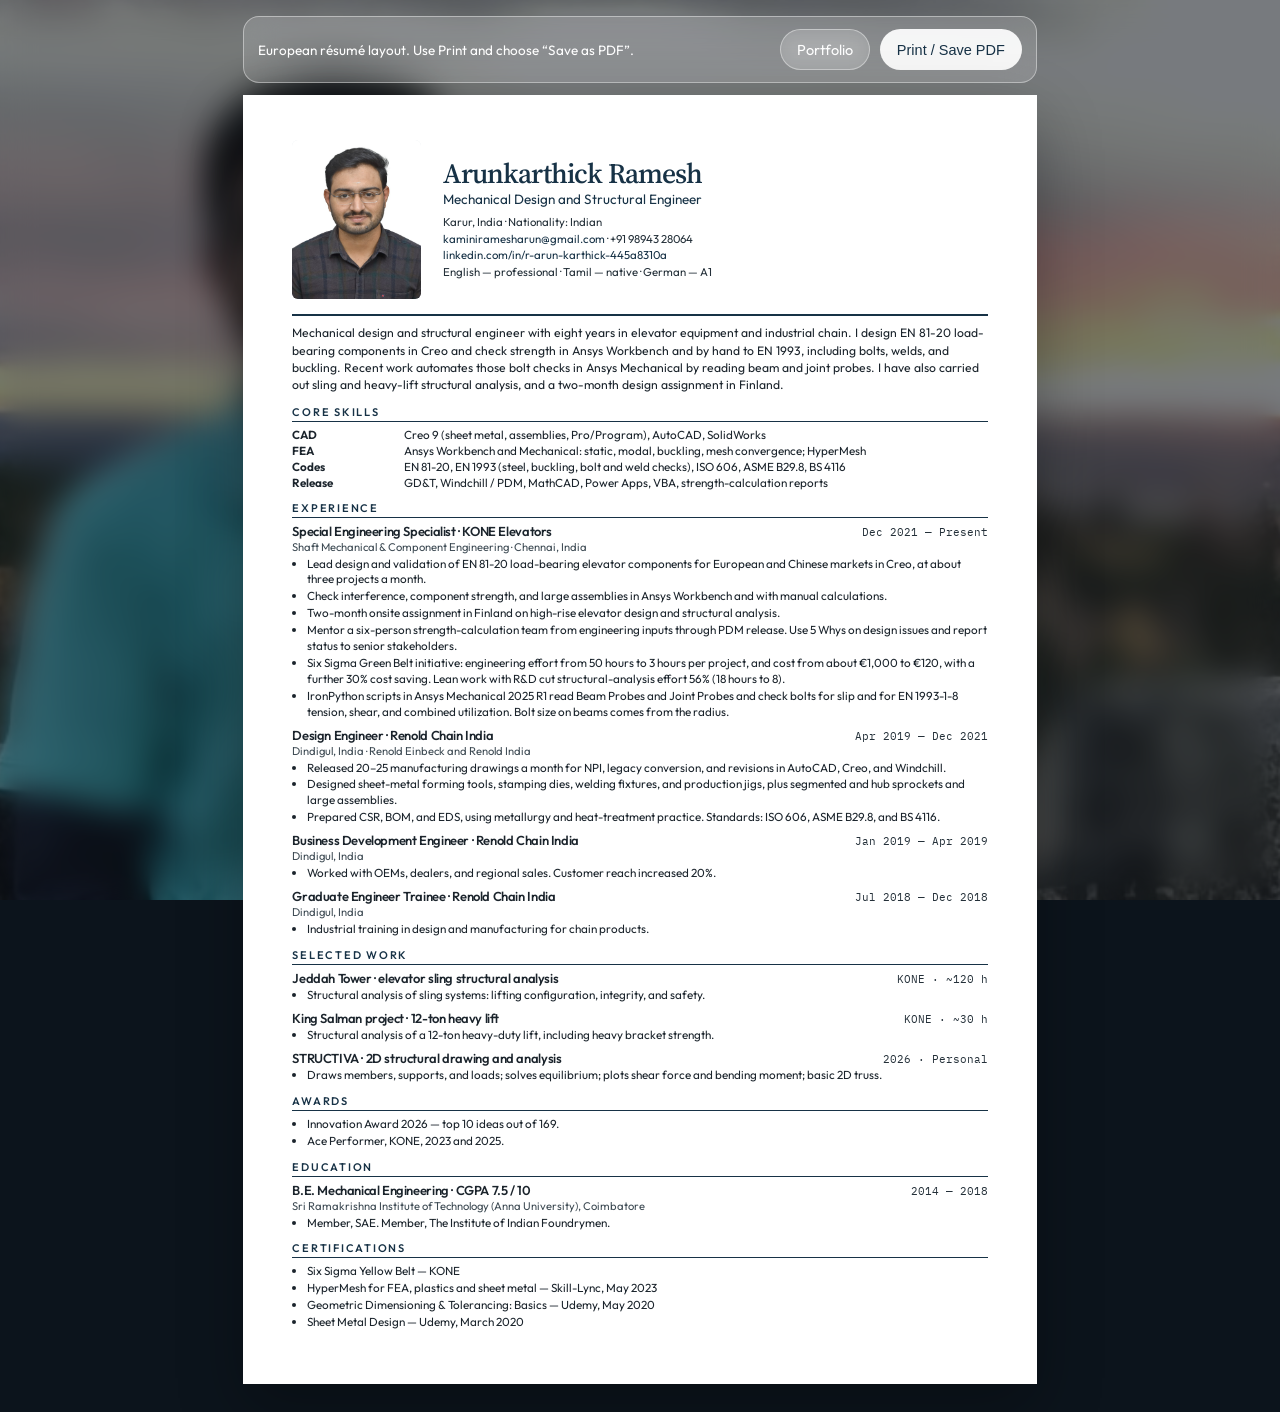
==== resume.html @ 7c546fa9 "Publish mechanical design portfolio. Co-authored-by: Cursor <cursoragent@cursor.com>" ====
<!DOCTYPE html>
<html lang="en">
<head>
  <meta charset="utf-8">
  <meta name="viewport" content="width=device-width, initial-scale=1">
  <title>Resume — Arunkarthick Ramesh</title>
  <link rel="preconnect" href="https://fonts.googleapis.com">
  <link rel="preconnect" href="https://fonts.gstatic.com" crossorigin>
  <link href="https://fonts.googleapis.com/css2?family=IBM+Plex+Mono:wght@400;500&family=Outfit:wght@400;500;600;700&family=Source+Serif+4:opsz,wght@8..60,560;8..60,650&display=swap" rel="stylesheet">
  <link rel="stylesheet" href="css/styles.css">
</head>
<body class="sheet-view">
  <div class="toolbar no-print">
    <p>European résumé layout. Use Print and choose “Save as PDF”.</p>
    <div class="actions">
      <a class="btn ghost" href="index.html">Portfolio</a>
      <button class="btn" type="button" onclick="window.print()">Print / Save PDF</button>
    </div>
  </div>

  <article class="sheet">
    <header class="cv-head">
      <img class="cv-photo" src="images/portrait.jpg" alt="Portrait of Arunkarthick Ramesh">
      <div>
        <h1>Arunkarthick Ramesh</h1>
        <p class="role-line">Mechanical Design and Structural Engineer</p>
        <p class="contact">
          Karur, India · Nationality: Indian<br>
          <a href="mailto:kaminiramesharun@gmail.com">kaminiramesharun@gmail.com</a> · +91 98943 28064<br>
          <a href="https://www.linkedin.com/in/r-arun-karthick-445a8310a/">linkedin.com/in/r-arun-karthick-445a8310a</a><br>
          English — professional · Tamil — native · German — A1
        </p>
      </div>
    </header>

    <p class="summary">
      Mechanical design and structural engineer with eight years in elevator equipment and industrial
      chain. I design EN 81-20 load-bearing components in Creo and check strength in Ansys Workbench
      and by hand to EN 1993, including bolts, welds, and buckling. Recent work automates those bolt
      checks in Ansys Mechanical by reading beam and joint probes. I have also carried out sling and
      heavy-lift structural analysis, and a two-month design assignment in Finland.
    </p>

    <h2>Core skills</h2>
    <div class="skill-row"><strong>CAD</strong><span>Creo 9 (sheet metal, assemblies, Pro/Program), AutoCAD, SolidWorks</span></div>
    <div class="skill-row"><strong>FEA</strong><span>Ansys Workbench and Mechanical: static, modal, buckling, mesh convergence; HyperMesh</span></div>
    <div class="skill-row"><strong>Codes</strong><span>EN 81-20, EN 1993 (steel, buckling, bolt and weld checks), ISO 606, ASME B29.8, BS 4116</span></div>
    <div class="skill-row"><strong>Release</strong><span>GD&amp;T, Windchill / PDM, MathCAD, Power Apps, VBA, strength-calculation reports</span></div>

    <h2>Experience</h2>

    <section class="entry">
      <div class="entry-top">
        <h3>Special Engineering Specialist · KONE Elevators</h3>
        <span class="dates">Dec 2021 — Present</span>
      </div>
      <p class="meta">Shaft Mechanical &amp; Component Engineering · Chennai, India</p>
      <ul>
        <li>Lead design and validation of EN 81-20 load-bearing elevator components for European and Chinese markets in Creo, at about three projects a month.</li>
        <li>Check interference, component strength, and large assemblies in Ansys Workbench and with manual calculations.</li>
        <li>Two-month onsite assignment in Finland on high-rise elevator design and structural analysis.</li>
        <li>Mentor a six-person strength-calculation team from engineering inputs through PDM release. Use 5 Whys on design issues and report status to senior stakeholders.</li>
        <li>Six Sigma Green Belt initiative: engineering effort from 50 hours to 3 hours per project, and cost from about €1,000 to €120, with a further 30% cost saving. Lean work with R&amp;D cut structural-analysis effort 56% (18 hours to 8).</li>
        <li>IronPython scripts in Ansys Mechanical 2025 R1 read Beam Probes and Joint Probes and check bolts for slip and for EN 1993-1-8 tension, shear, and combined utilization. Bolt size on beams comes from the radius.</li>
      </ul>
    </section>

    <section class="entry">
      <div class="entry-top">
        <h3>Design Engineer · Renold Chain India</h3>
        <span class="dates">Apr 2019 — Dec 2021</span>
      </div>
      <p class="meta">Dindigul, India · Renold Einbeck and Renold India</p>
      <ul>
        <li>Released 20–25 manufacturing drawings a month for NPI, legacy conversion, and revisions in AutoCAD, Creo, and Windchill.</li>
        <li>Designed sheet-metal forming tools, stamping dies, welding fixtures, and production jigs, plus segmented and hub sprockets and large assemblies.</li>
        <li>Prepared CSR, BOM, and EDS, using metallurgy and heat-treatment practice. Standards: ISO 606, ASME B29.8, and BS 4116.</li>
      </ul>
    </section>

    <section class="entry">
      <div class="entry-top">
        <h3>Business Development Engineer · Renold Chain India</h3>
        <span class="dates">Jan 2019 — Apr 2019</span>
      </div>
      <p class="meta">Dindigul, India</p>
      <ul>
        <li>Worked with OEMs, dealers, and regional sales. Customer reach increased 20%.</li>
      </ul>
    </section>

    <section class="entry">
      <div class="entry-top">
        <h3>Graduate Engineer Trainee · Renold Chain India</h3>
        <span class="dates">Jul 2018 — Dec 2018</span>
      </div>
      <p class="meta">Dindigul, India</p>
      <ul>
        <li>Industrial training in design and manufacturing for chain products.</li>
      </ul>
    </section>

    <h2 class="continue">Selected work</h2>
    <section class="entry">
      <div class="entry-top">
        <h3>Jeddah Tower · elevator sling structural analysis</h3>
        <span class="dates">KONE · ~120 h</span>
      </div>
      <ul>
        <li>Structural analysis of sling systems: lifting configuration, integrity, and safety.</li>
      </ul>
    </section>
    <section class="entry">
      <div class="entry-top">
        <h3>King Salman project · 12-ton heavy lift</h3>
        <span class="dates">KONE · ~30 h</span>
      </div>
      <ul>
        <li>Structural analysis of a 12-ton heavy-duty lift, including heavy bracket strength.</li>
      </ul>
    </section>
    <section class="entry">
      <div class="entry-top">
        <h3>STRUCTIVA · 2D structural drawing and analysis</h3>
        <span class="dates">2026 · Personal</span>
      </div>
      <ul>
        <li>Draws members, supports, and loads; solves equilibrium; plots shear force and bending moment; basic 2D truss.</li>
      </ul>
    </section>

    <h2>Awards</h2>
    <ul class="compact">
      <li>Innovation Award 2026 — top 10 ideas out of 169.</li>
      <li>Ace Performer, KONE, 2023 and 2025.</li>
    </ul>

    <h2>Education</h2>
    <section class="entry">
      <div class="entry-top">
        <h3>B.E. Mechanical Engineering · CGPA 7.5 / 10</h3>
        <span class="dates">2014 — 2018</span>
      </div>
      <p class="meta">Sri Ramakrishna Institute of Technology (Anna University), Coimbatore</p>
      <ul>
        <li>Member, SAE. Member, The Institute of Indian Foundrymen.</li>
      </ul>
    </section>

    <h2>Certifications</h2>
    <ul class="compact">
      <li>Six Sigma Yellow Belt — KONE</li>
      <li>HyperMesh for FEA, plastics and sheet metal — Skill-Lync, May 2023</li>
      <li>Geometric Dimensioning &amp; Tolerancing: Basics — Udemy, May 2020</li>
      <li>Sheet Metal Design — Udemy, March 2020</li>
    </ul>
  </article>
</body>
</html>
---- css/styles.css ----
:root {
  --ink: #1b242c;
  --muted: #4d5b66;
  --navy: #173246;
  --line: #d5dee6;
  --paper: #f7f8f6;
  --glass: rgba(255, 255, 255, 0.16);
  --glass-strong: rgba(14, 24, 34, 0.46);
  --stroke: rgba(255, 255, 255, 0.42);
  --sans: "Outfit", "Segoe UI", sans-serif;
  --serif: "Source Serif 4", Georgia, serif;
  --mono: "IBM Plex Mono", ui-monospace, monospace;
}

* { box-sizing: border-box; }
html { scroll-behavior: smooth; }
body { margin: 0; font-family: var(--sans); }
a { color: inherit; }
img { max-width: 100%; display: block; }
.skip {
  position: absolute;
  left: 12px;
  top: -40px;
  background: white;
  padding: 8px 12px;
  z-index: 5;
}
.skip:focus { top: 12px; }

/* Website */
.site {
  color: #f3f7f8;
  background: #0c141c url("../images/cover.jpg") center 30% / cover fixed;
  min-height: 100vh;
}
.site::before {
  content: "";
  position: fixed;
  inset: 0;
  pointer-events: none;
  background: linear-gradient(180deg, rgba(8, 14, 20, 0.28), rgba(8, 14, 20, 0.78));
}
.topbar, .hero-card, .panel, .site-footer {
  position: relative;
  background: var(--glass-strong);
  border: 1px solid var(--stroke);
  box-shadow: 0 12px 40px rgba(0, 0, 0, 0.22);
  backdrop-filter: blur(18px) saturate(1.35);
  -webkit-backdrop-filter: blur(18px) saturate(1.35);
}
.topbar {
  position: sticky;
  top: 12px;
  z-index: 3;
  margin: 12px auto 0;
  width: min(1080px, calc(100% - 28px));
  border-radius: 18px;
  display: flex;
  justify-content: space-between;
  gap: 16px;
  align-items: center;
  padding: 10px 14px;
}
.brand { display: flex; gap: 10px; align-items: center; text-decoration: none; }
.brand img {
  width: 42px;
  height: 42px;
  border-radius: 50%;
  object-fit: cover;
  object-position: center 16%;
  border: 1px solid var(--stroke);
}
.brand strong { display: block; font-size: 14px; }
.brand span { display: block; font-size: 12px; color: rgba(243, 247, 248, 0.75); }
.topbar nav { display: flex; flex-wrap: wrap; gap: 6px 14px; }
.topbar nav a { text-decoration: none; font-size: 14px; color: rgba(243, 247, 248, 0.9); }
.topbar nav a:hover { color: white; }

.wrap { position: relative; width: min(1080px, calc(100% - 28px)); margin: 0 auto; padding-bottom: 64px; }
.hero { padding: 22px 0 8px; }
.hero-card {
  border-radius: 28px;
  overflow: hidden;
  min-height: 520px;
  display: flex;
  align-items: flex-end;
  background:
    linear-gradient(180deg, rgba(8, 14, 20, 0.05), rgba(8, 14, 20, 0.72)),
    url("../images/cover.jpg") center 42% / cover no-repeat;
}
.hero-inner {
  width: 100%;
  display: flex;
  gap: 22px;
  align-items: flex-end;
  padding: 28px;
  background: linear-gradient(180deg, transparent, rgba(8, 16, 24, 0.45));
}
.avatar {
  width: 148px;
  height: 148px;
  border-radius: 50%;
  object-fit: cover;
  object-position: center 15%;
  border: 3px solid rgba(255, 255, 255, 0.75);
  box-shadow: 0 10px 30px rgba(0, 0, 0, 0.28);
  flex: 0 0 auto;
  background: white;
}
.kicker {
  margin: 0 0 6px;
  font-family: var(--mono);
  font-size: 12px;
  letter-spacing: 0.14em;
  text-transform: uppercase;
  color: #d7efe4;
}
h1, h2, h3 { font-weight: 560; letter-spacing: -0.03em; }
.hero h1 {
  font-family: var(--serif);
  font-size: clamp(36px, 5vw, 62px);
  line-height: 0.98;
  margin: 0 0 8px;
}
.lede { margin: 0 0 16px; max-width: 62ch; color: rgba(243, 247, 248, 0.9); font-size: 17px; }
.actions { display: flex; flex-wrap: wrap; gap: 10px; }
.btn {
  display: inline-flex;
  align-items: center;
  text-decoration: none;
  border-radius: 999px;
  padding: 10px 16px;
  background: rgba(255, 255, 255, 0.92);
  color: var(--navy);
  border: 1px solid transparent;
  font-size: 14.5px;
}
.btn.ghost {
  background: rgba(255, 255, 255, 0.12);
  color: white;
  border-color: var(--stroke);
  backdrop-filter: blur(10px);
}
.btn:hover { transform: translateY(-1px); }

.panel {
  border-radius: 22px;
  padding: 22px 22px 18px;
  margin-top: 16px;
}
.panel h2 { font-family: var(--serif); font-size: 30px; margin: 0 0 8px; }
.section-intro { margin: 0 0 14px; color: rgba(243, 247, 248, 0.86); max-width: 75ch; }
.cards, .skill-grid { display: grid; grid-template-columns: repeat(3, 1fr); gap: 12px; }
.card, .skill {
  background: rgba(255, 255, 255, 0.08);
  border: 1px solid rgba(255, 255, 255, 0.2);
  border-radius: 16px;
  padding: 14px 14px 12px;
}
.card h3, .skill h3 { margin: 6px 0; font-size: 18px; }
.card p, .skill p, .job li, .panel li { color: rgba(243, 247, 248, 0.88); }
.card p, .skill p { margin: 0; font-size: 14.5px; }
.idx { font-family: var(--mono); font-size: 11px; letter-spacing: 0.08em; text-transform: uppercase; color: #d7efe4; }
.job { padding: 16px 0; border-top: 1px solid rgba(255, 255, 255, 0.16); }
.job h3 { margin: 0; font-size: 20px; }
.where { margin: 2px 0 8px; color: #d7efe4; }
.when { font-family: var(--mono); font-size: 12px; color: rgba(243, 247, 248, 0.7); }
.job ul, .certs { margin: 0; padding-left: 18px; }
.job li + li { margin-top: 6px; }
.certs li { padding: 8px 0; border-top: 1px solid rgba(255, 255, 255, 0.16); }
.site-footer {
  margin-top: 18px;
  border-radius: 18px;
  padding: 14px 18px;
  display: flex;
  justify-content: space-between;
  gap: 12px;
  flex-wrap: wrap;
  color: rgba(243, 247, 248, 0.82);
  font-size: 14px;
}

/* European résumé, shown on a glass page */
.sheet-view {
  color: var(--ink);
  background: #0c141c url("../images/cover.jpg") center 30% / cover fixed;
  min-height: 100vh;
}
.sheet-view::before {
  content: "";
  position: fixed;
  inset: 0;
  background: rgba(8, 14, 20, 0.55);
  backdrop-filter: blur(16px);
  -webkit-backdrop-filter: blur(16px);
}
.toolbar {
  position: relative;
  width: min(210mm, calc(100% - 24px));
  margin: 16px auto 12px;
  padding: 12px 14px;
  display: flex;
  justify-content: space-between;
  gap: 12px;
  align-items: center;
  border-radius: 16px;
  background: rgba(255, 255, 255, 0.16);
  border: 1px solid var(--stroke);
  backdrop-filter: blur(16px);
  color: white;
}
.toolbar p { margin: 0; font-size: 13.5px; max-width: 62ch; }
.toolbar .actions { margin: 0; }
.sheet {
  position: relative;
  width: 210mm;
  min-height: 297mm;
  margin: 0 auto 28px;
  background: white;
  color: var(--ink);
  padding: 12mm 13mm 14mm;
  box-shadow: 0 24px 60px rgba(0, 0, 0, 0.28);
}
.cv-head {
  display: grid;
  grid-template-columns: 34mm 1fr;
  gap: 6mm;
  align-items: center;
  padding-bottom: 4mm;
  border-bottom: 2.5px solid var(--navy);
}
.cv-photo {
  width: 34mm;
  height: 42mm;
  object-fit: cover;
  object-position: center 12%;
  border-radius: 1.5mm;
  background: #e9eef2;
}
.cv-head h1 {
  font-family: var(--serif);
  font-size: 28px;
  line-height: 1;
  margin: 0 0 3px;
  color: var(--navy);
}
.role-line { margin: 0 0 6px; font-size: 13.5px; color: var(--navy); }
.contact { margin: 0; font-size: 11.4px; line-height: 1.45; color: #243039; }
.contact a { color: var(--navy); text-decoration: none; }
.summary { font-size: 12.2px; line-height: 1.42; margin: 8px 0 0; }
.sheet h2 {
  font-family: var(--sans);
  font-size: 11px;
  letter-spacing: 0.16em;
  text-transform: uppercase;
  color: var(--navy);
  margin: 11px 0 5px;
  padding-bottom: 2px;
  border-bottom: 1px solid var(--navy);
}
.skill-row { display: grid; grid-template-columns: 28mm 1fr; gap: 6px; font-size: 11.7px; margin: 1px 0; }
.skill-row strong { font-weight: 650; }
.entry { margin: 0 0 7px; break-inside: avoid; }
.entry-top { display: flex; justify-content: space-between; gap: 10px; align-items: baseline; }
.entry h3 { font-size: 13px; margin: 0; }
.entry .meta { font-size: 11.2px; color: #3e4b54; margin: 1px 0 2px; }
.dates { font-family: var(--mono); font-size: 10.5px; white-space: nowrap; color: #243039; }
.entry ul, .compact { margin: 0; padding-left: 15px; }
.entry li, .compact li { font-size: 11.7px; line-height: 1.36; margin: 1px 0; }
.sheet h2, .entry-top { break-after: avoid; }
h2.continue { break-before: page; }

@media screen and (max-width: 860px) {
  .hero-inner, .cards, .skill-grid { display: block; }
  .avatar { margin-bottom: 12px; }
  .card, .skill { margin-top: 10px; }
  .topbar { align-items: flex-start; flex-direction: column; }
  .sheet, .toolbar { width: auto; margin-left: 12px; margin-right: 12px; }
  .sheet { padding: 18px 14px 28px; }
  .cv-head, .entry-top { display: block; }
  .cv-photo { margin-bottom: 10px; }
}

@media print {
  .sheet-view { background: white; }
  .sheet-view::before, .toolbar, .skip { display: none !important; }
  .sheet { width: auto; min-height: 0; margin: 0; box-shadow: none; padding: 0; }
  a { text-decoration: none; }
  @page {
    size: A4;
    margin: 11mm 12mm 13mm;
    @bottom-left {
      content: "Arunkarthick Ramesh  ·  Mechanical Design Engineer";
      font-family: "Outfit", sans-serif;
      font-size: 9px;
      color: #555;
    }
    @bottom-right {
      content: counter(page) " / " counter(pages);
      font-family: "IBM Plex Mono", monospace;
      font-size: 9px;
      color: #555;
    }
  }
}
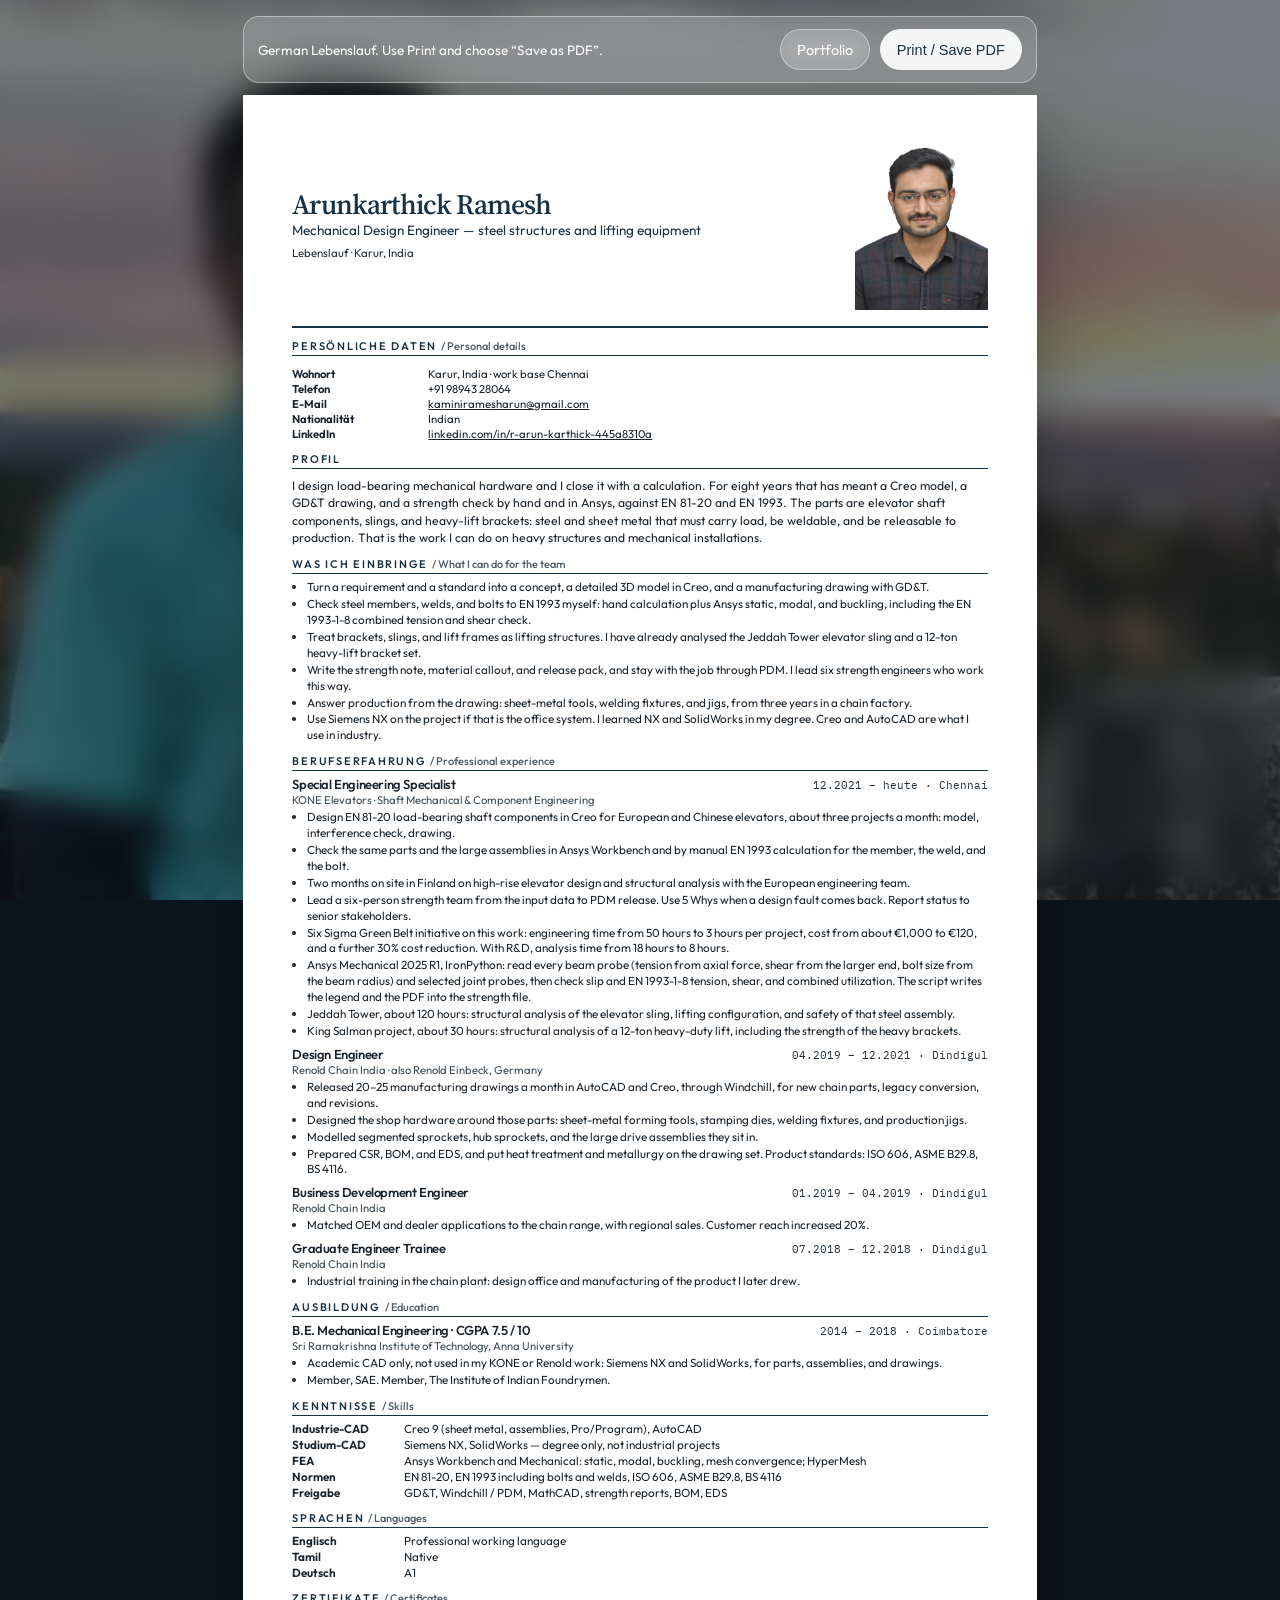
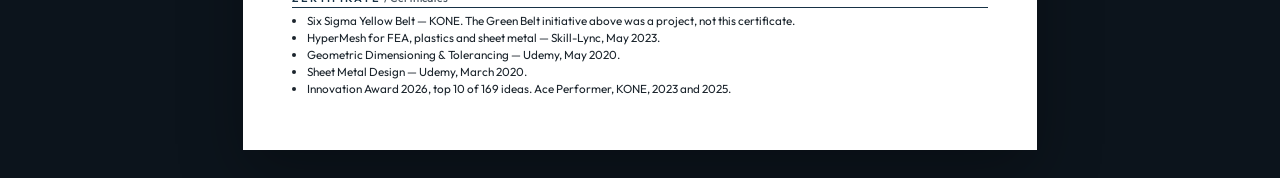
==== commit 5ec589b8: "Rewrite the résumé as a German Lebenslauf aimed at heavy-structure design. Co-authored-by: Cursor <c" ====
--- a/resume.html
+++ b/resume.html
@@ -3,7 +3,7 @@
 <head>
   <meta charset="utf-8">
   <meta name="viewport" content="width=device-width, initial-scale=1">
-  <title>Resume — Arunkarthick Ramesh</title>
+  <title>Lebenslauf — Arunkarthick Ramesh</title>
   <link rel="preconnect" href="https://fonts.googleapis.com">
   <link rel="preconnect" href="https://fonts.gstatic.com" crossorigin>
   <link href="https://fonts.googleapis.com/css2?family=IBM+Plex+Mono:wght@400;500&family=Outfit:wght@400;500;600;700&family=Source+Serif+4:opsz,wght@8..60,560;8..60,650&display=swap" rel="stylesheet">
@@ -11,7 +11,7 @@
 </head>
 <body class="sheet-view">
   <div class="toolbar no-print">
-    <p>European résumé layout. Use Print and choose “Save as PDF”.</p>
+    <p>German Lebenslauf. Use Print and choose “Save as PDF”.</p>
     <div class="actions">
       <a class="btn ghost" href="index.html">Portfolio</a>
       <button class="btn" type="button" onclick="window.print()">Print / Save PDF</button>
@@ -20,139 +20,136 @@
 
   <article class="sheet">
     <header class="cv-head">
-      <img class="cv-photo" src="images/portrait.jpg" alt="Portrait of Arunkarthick Ramesh">
       <div>
         <h1>Arunkarthick Ramesh</h1>
-        <p class="role-line">Mechanical Design and Structural Engineer</p>
-        <p class="contact">
-          Karur, India · Nationality: Indian<br>
-          <a href="mailto:kaminiramesharun@gmail.com">kaminiramesharun@gmail.com</a> · +91 98943 28064<br>
-          <a href="https://www.linkedin.com/in/r-arun-karthick-445a8310a/">linkedin.com/in/r-arun-karthick-445a8310a</a><br>
-          English — professional · Tamil — native · German — A1
-        </p>
+        <p class="role-line">Mechanical Design Engineer — steel structures and lifting equipment</p>
+        <p class="contact">Lebenslauf · Karur, India</p>
       </div>
+      <img class="cv-photo" src="images/portrait.jpg" alt="Portrait of Arunkarthick Ramesh">
     </header>
 
+    <h2>Persönliche Daten <span class="en">/ Personal details</span></h2>
+    <dl class="pdata">
+      <dt>Wohnort</dt>
+      <dd>Karur, India · work base Chennai</dd>
+      <dt>Telefon</dt>
+      <dd>+91 98943 28064</dd>
+      <dt>E-Mail</dt>
+      <dd><a href="mailto:kaminiramesharun@gmail.com">kaminiramesharun@gmail.com</a></dd>
+      <dt>Nationalität</dt>
+      <dd>Indian</dd>
+      <dt>LinkedIn</dt>
+      <dd><a href="https://www.linkedin.com/in/r-arun-karthick-445a8310a/">linkedin.com/in/r-arun-karthick-445a8310a</a></dd>
+    </dl>
+
+    <h2>Profil</h2>
     <p class="summary">
-      Mechanical design and structural engineer with eight years in elevator equipment and industrial
-      chain. I design EN 81-20 load-bearing components in Creo and check strength in Ansys Workbench
-      and by hand to EN 1993, including bolts, welds, and buckling. Recent work automates those bolt
-      checks in Ansys Mechanical by reading beam and joint probes. I have also carried out sling and
-      heavy-lift structural analysis, and a two-month design assignment in Finland.
+      I design load-bearing mechanical hardware and I close it with a calculation.
+      For eight years that has meant a Creo model, a GD&amp;T drawing, and a strength check
+      by hand and in Ansys, against EN 81-20 and EN 1993. The parts are elevator shaft
+      components, slings, and heavy-lift brackets: steel and sheet metal that must carry
+      load, be weldable, and be releasable to production. That is the work I can do on
+      heavy structures and mechanical installations.
     </p>
 
-    <h2>Core skills</h2>
-    <div class="skill-row"><strong>CAD</strong><span>Creo 9 (sheet metal, assemblies, Pro/Program), AutoCAD, SolidWorks</span></div>
-    <div class="skill-row"><strong>FEA</strong><span>Ansys Workbench and Mechanical: static, modal, buckling, mesh convergence; HyperMesh</span></div>
-    <div class="skill-row"><strong>Codes</strong><span>EN 81-20, EN 1993 (steel, buckling, bolt and weld checks), ISO 606, ASME B29.8, BS 4116</span></div>
-    <div class="skill-row"><strong>Release</strong><span>GD&amp;T, Windchill / PDM, MathCAD, Power Apps, VBA, strength-calculation reports</span></div>
+    <h2>Was ich einbringe <span class="en">/ What I can do for the team</span></h2>
+    <ul class="compact">
+      <li>Turn a requirement and a standard into a concept, a detailed 3D model in Creo, and a manufacturing drawing with GD&amp;T.</li>
+      <li>Check steel members, welds, and bolts to EN 1993 myself: hand calculation plus Ansys static, modal, and buckling, including the EN 1993-1-8 combined tension and shear check.</li>
+      <li>Treat brackets, slings, and lift frames as lifting structures. I have already analysed the Jeddah Tower elevator sling and a 12-ton heavy-lift bracket set.</li>
+      <li>Write the strength note, material callout, and release pack, and stay with the job through PDM. I lead six strength engineers who work this way.</li>
+      <li>Answer production from the drawing: sheet-metal tools, welding fixtures, and jigs, from three years in a chain factory.</li>
+      <li>Use Siemens NX on the project if that is the office system. I learned NX and SolidWorks in my degree. Creo and AutoCAD are what I use in industry.</li>
+    </ul>
 
-    <h2>Experience</h2>
+    <h2>Berufserfahrung <span class="en">/ Professional experience</span></h2>
 
     <section class="entry">
       <div class="entry-top">
-        <h3>Special Engineering Specialist · KONE Elevators</h3>
-        <span class="dates">Dec 2021 — Present</span>
+        <h3>Special Engineering Specialist</h3>
+        <span class="dates">12.2021 – heute · Chennai</span>
       </div>
-      <p class="meta">Shaft Mechanical &amp; Component Engineering · Chennai, India</p>
-      <ul>
-        <li>Lead design and validation of EN 81-20 load-bearing elevator components for European and Chinese markets in Creo, at about three projects a month.</li>
-        <li>Check interference, component strength, and large assemblies in Ansys Workbench and with manual calculations.</li>
-        <li>Two-month onsite assignment in Finland on high-rise elevator design and structural analysis.</li>
-        <li>Mentor a six-person strength-calculation team from engineering inputs through PDM release. Use 5 Whys on design issues and report status to senior stakeholders.</li>
-        <li>Six Sigma Green Belt initiative: engineering effort from 50 hours to 3 hours per project, and cost from about €1,000 to €120, with a further 30% cost saving. Lean work with R&amp;D cut structural-analysis effort 56% (18 hours to 8).</li>
-        <li>IronPython scripts in Ansys Mechanical 2025 R1 read Beam Probes and Joint Probes and check bolts for slip and for EN 1993-1-8 tension, shear, and combined utilization. Bolt size on beams comes from the radius.</li>
+      <p class="meta">KONE Elevators · Shaft Mechanical &amp; Component Engineering</p>
+        <ul>
+          <li>Design EN 81-20 load-bearing shaft components in Creo for European and Chinese elevators, about three projects a month: model, interference check, drawing.</li>
+          <li>Check the same parts and the large assemblies in Ansys Workbench and by manual EN 1993 calculation for the member, the weld, and the bolt.</li>
+          <li>Two months on site in Finland on high-rise elevator design and structural analysis with the European engineering team.</li>
+          <li>Lead a six-person strength team from the input data to PDM release. Use 5 Whys when a design fault comes back. Report status to senior stakeholders.</li>
+          <li>Six Sigma Green Belt initiative on this work: engineering time from 50 hours to 3 hours per project, cost from about €1,000 to €120, and a further 30% cost reduction. With R&amp;D, analysis time from 18 hours to 8 hours.</li>
+          <li>Ansys Mechanical 2025 R1, IronPython: read every beam probe (tension from axial force, shear from the larger end, bolt size from the beam radius) and selected joint probes, then check slip and EN 1993-1-8 tension, shear, and combined utilization. The script writes the legend and the PDF into the strength file.</li>
+          <li>Jeddah Tower, about 120 hours: structural analysis of the elevator sling, lifting configuration, and safety of that steel assembly.</li>
+          <li>King Salman project, about 30 hours: structural analysis of a 12-ton heavy-duty lift, including the strength of the heavy brackets.</li>
       </ul>
     </section>
 
     <section class="entry">
       <div class="entry-top">
-        <h3>Design Engineer · Renold Chain India</h3>
-        <span class="dates">Apr 2019 — Dec 2021</span>
+        <h3>Design Engineer</h3>
+        <span class="dates">04.2019 – 12.2021 · Dindigul</span>
       </div>
-      <p class="meta">Dindigul, India · Renold Einbeck and Renold India</p>
-      <ul>
-        <li>Released 20–25 manufacturing drawings a month for NPI, legacy conversion, and revisions in AutoCAD, Creo, and Windchill.</li>
-        <li>Designed sheet-metal forming tools, stamping dies, welding fixtures, and production jigs, plus segmented and hub sprockets and large assemblies.</li>
-        <li>Prepared CSR, BOM, and EDS, using metallurgy and heat-treatment practice. Standards: ISO 606, ASME B29.8, and BS 4116.</li>
+      <p class="meta">Renold Chain India · also Renold Einbeck, Germany</p>
+        <ul>
+          <li>Released 20–25 manufacturing drawings a month in AutoCAD and Creo, through Windchill, for new chain parts, legacy conversion, and revisions.</li>
+          <li>Designed the shop hardware around those parts: sheet-metal forming tools, stamping dies, welding fixtures, and production jigs.</li>
+          <li>Modelled segmented sprockets, hub sprockets, and the large drive assemblies they sit in.</li>
+          <li>Prepared CSR, BOM, and EDS, and put heat treatment and metallurgy on the drawing set. Product standards: ISO 606, ASME B29.8, BS 4116.</li>
       </ul>
     </section>
 
     <section class="entry">
       <div class="entry-top">
-        <h3>Business Development Engineer · Renold Chain India</h3>
-        <span class="dates">Jan 2019 — Apr 2019</span>
+        <h3>Business Development Engineer</h3>
+        <span class="dates">01.2019 – 04.2019 · Dindigul</span>
       </div>
-      <p class="meta">Dindigul, India</p>
+      <p class="meta">Renold Chain India</p>
       <ul>
-        <li>Worked with OEMs, dealers, and regional sales. Customer reach increased 20%.</li>
+        <li>Matched OEM and dealer applications to the chain range, with regional sales. Customer reach increased 20%.</li>
       </ul>
     </section>
 
     <section class="entry">
       <div class="entry-top">
-        <h3>Graduate Engineer Trainee · Renold Chain India</h3>
-        <span class="dates">Jul 2018 — Dec 2018</span>
+        <h3>Graduate Engineer Trainee</h3>
+        <span class="dates">07.2018 – 12.2018 · Dindigul</span>
       </div>
-      <p class="meta">Dindigul, India</p>
+      <p class="meta">Renold Chain India</p>
       <ul>
-        <li>Industrial training in design and manufacturing for chain products.</li>
+        <li>Industrial training in the chain plant: design office and manufacturing of the product I later drew.</li>
       </ul>
     </section>
 
-    <h2 class="continue">Selected work</h2>
-    <section class="entry">
-      <div class="entry-top">
-        <h3>Jeddah Tower · elevator sling structural analysis</h3>
-        <span class="dates">KONE · ~120 h</span>
-      </div>
-      <ul>
-        <li>Structural analysis of sling systems: lifting configuration, integrity, and safety.</li>
-      </ul>
-    </section>
-    <section class="entry">
-      <div class="entry-top">
-        <h3>King Salman project · 12-ton heavy lift</h3>
-        <span class="dates">KONE · ~30 h</span>
-      </div>
-      <ul>
-        <li>Structural analysis of a 12-ton heavy-duty lift, including heavy bracket strength.</li>
-      </ul>
-    </section>
-    <section class="entry">
-      <div class="entry-top">
-        <h3>STRUCTIVA · 2D structural drawing and analysis</h3>
-        <span class="dates">2026 · Personal</span>
-      </div>
-      <ul>
-        <li>Draws members, supports, and loads; solves equilibrium; plots shear force and bending moment; basic 2D truss.</li>
-      </ul>
-    </section>
-
-    <h2>Awards</h2>
-    <ul class="compact">
-      <li>Innovation Award 2026 — top 10 ideas out of 169.</li>
-      <li>Ace Performer, KONE, 2023 and 2025.</li>
-    </ul>
-
-    <h2>Education</h2>
+    <h2>Ausbildung <span class="en">/ Education</span></h2>
     <section class="entry">
       <div class="entry-top">
         <h3>B.E. Mechanical Engineering · CGPA 7.5 / 10</h3>
-        <span class="dates">2014 — 2018</span>
+        <span class="dates">2014 – 2018 · Coimbatore</span>
       </div>
-      <p class="meta">Sri Ramakrishna Institute of Technology (Anna University), Coimbatore</p>
+      <p class="meta">Sri Ramakrishna Institute of Technology, Anna University</p>
       <ul>
+        <li>Academic CAD only, not used in my KONE or Renold work: Siemens NX and SolidWorks, for parts, assemblies, and drawings.</li>
         <li>Member, SAE. Member, The Institute of Indian Foundrymen.</li>
       </ul>
     </section>
 
-    <h2>Certifications</h2>
+    <h2>Kenntnisse <span class="en">/ Skills</span></h2>
+    <div class="skill-row"><strong>Industrie-CAD</strong><span>Creo 9 (sheet metal, assemblies, Pro/Program), AutoCAD</span></div>
+    <div class="skill-row"><strong>Studium-CAD</strong><span>Siemens NX, SolidWorks — degree only, not industrial projects</span></div>
+    <div class="skill-row"><strong>FEA</strong><span>Ansys Workbench and Mechanical: static, modal, buckling, mesh convergence; HyperMesh</span></div>
+    <div class="skill-row"><strong>Normen</strong><span>EN 81-20, EN 1993 including bolts and welds, ISO 606, ASME B29.8, BS 4116</span></div>
+    <div class="skill-row"><strong>Freigabe</strong><span>GD&amp;T, Windchill / PDM, MathCAD, strength reports, BOM, EDS</span></div>
+
+    <h2>Sprachen <span class="en">/ Languages</span></h2>
+    <div class="skill-row"><strong>Englisch</strong><span>Professional working language</span></div>
+    <div class="skill-row"><strong>Tamil</strong><span>Native</span></div>
+    <div class="skill-row"><strong>Deutsch</strong><span>A1</span></div>
+
+    <h2>Zertifikate <span class="en">/ Certificates</span></h2>
     <ul class="compact">
-      <li>Six Sigma Yellow Belt — KONE</li>
-      <li>HyperMesh for FEA, plastics and sheet metal — Skill-Lync, May 2023</li>
-      <li>Geometric Dimensioning &amp; Tolerancing: Basics — Udemy, May 2020</li>
-      <li>Sheet Metal Design — Udemy, March 2020</li>
+      <li>Six Sigma Yellow Belt — KONE. The Green Belt initiative above was a project, not this certificate.</li>
+      <li>HyperMesh for FEA, plastics and sheet metal — Skill-Lync, May 2023.</li>
+      <li>Geometric Dimensioning &amp; Tolerancing — Udemy, May 2020.</li>
+      <li>Sheet Metal Design — Udemy, March 2020.</li>
+      <li>Innovation Award 2026, top 10 of 169 ideas. Ace Performer, KONE, 2023 and 2025.</li>
     </ul>
   </article>
 </body>
--- a/css/styles.css
+++ b/css/styles.css
@@ -223,18 +223,19 @@
 }
 .cv-head {
   display: grid;
-  grid-template-columns: 34mm 1fr;
+  grid-template-columns: 1fr 35mm;
   gap: 6mm;
   align-items: center;
   padding-bottom: 4mm;
   border-bottom: 2.5px solid var(--navy);
 }
 .cv-photo {
-  width: 34mm;
-  height: 42mm;
+  width: 35mm;
+  height: 45mm;
   object-fit: cover;
   object-position: center 12%;
-  border-radius: 1.5mm;
+  border-radius: 0;
+  justify-self: end;
   background: #e9eef2;
 }
 .cv-head h1 {
@@ -269,6 +270,33 @@
 .entry li, .compact li { font-size: 11.7px; line-height: 1.36; margin: 1px 0; }
 .sheet h2, .entry-top { break-after: avoid; }
 h2.continue { break-before: page; }
+.pdata {
+  display: grid;
+  grid-template-columns: 32mm 1fr;
+  gap: 1px 4mm;
+  margin: 3mm 0 0;
+  font-size: 11.3px;
+}
+.pdata dt { margin: 0; font-weight: 650; }
+.pdata dd { margin: 0; }
+.lr {
+  display: grid;
+  grid-template-columns: 32mm 1fr;
+  gap: 3mm;
+  margin: 0 0 3.4mm;
+  break-inside: avoid;
+}
+.lr .when { font-size: 10.6px; line-height: 1.35; padding-top: 1px; }
+.lr h3 { font-size: 12.5px; margin: 0; }
+.lr .meta { font-size: 11px; color: #3e4b54; margin: 1px 0 2px; }
+.lr ul { margin: 0; padding-left: 14px; }
+.lr li { font-size: 11.25px; line-height: 1.34; margin: 1px 0; }
+.sheet h2 .en {
+  letter-spacing: 0;
+  text-transform: none;
+  font-weight: 500;
+  color: #4d5b66;
+}
 
 @media screen and (max-width: 860px) {
   .hero-inner, .cards, .skill-grid { display: block; }
@@ -277,7 +305,8 @@
   .topbar { align-items: flex-start; flex-direction: column; }
   .sheet, .toolbar { width: auto; margin-left: 12px; margin-right: 12px; }
   .sheet { padding: 18px 14px 28px; }
-  .cv-head, .entry-top { display: block; }
+  .cv-head, .entry-top, .lr, .pdata { display: block; }
+  .pdata dt { margin-top: 6px; }
   .cv-photo { margin-bottom: 10px; }
 }
 
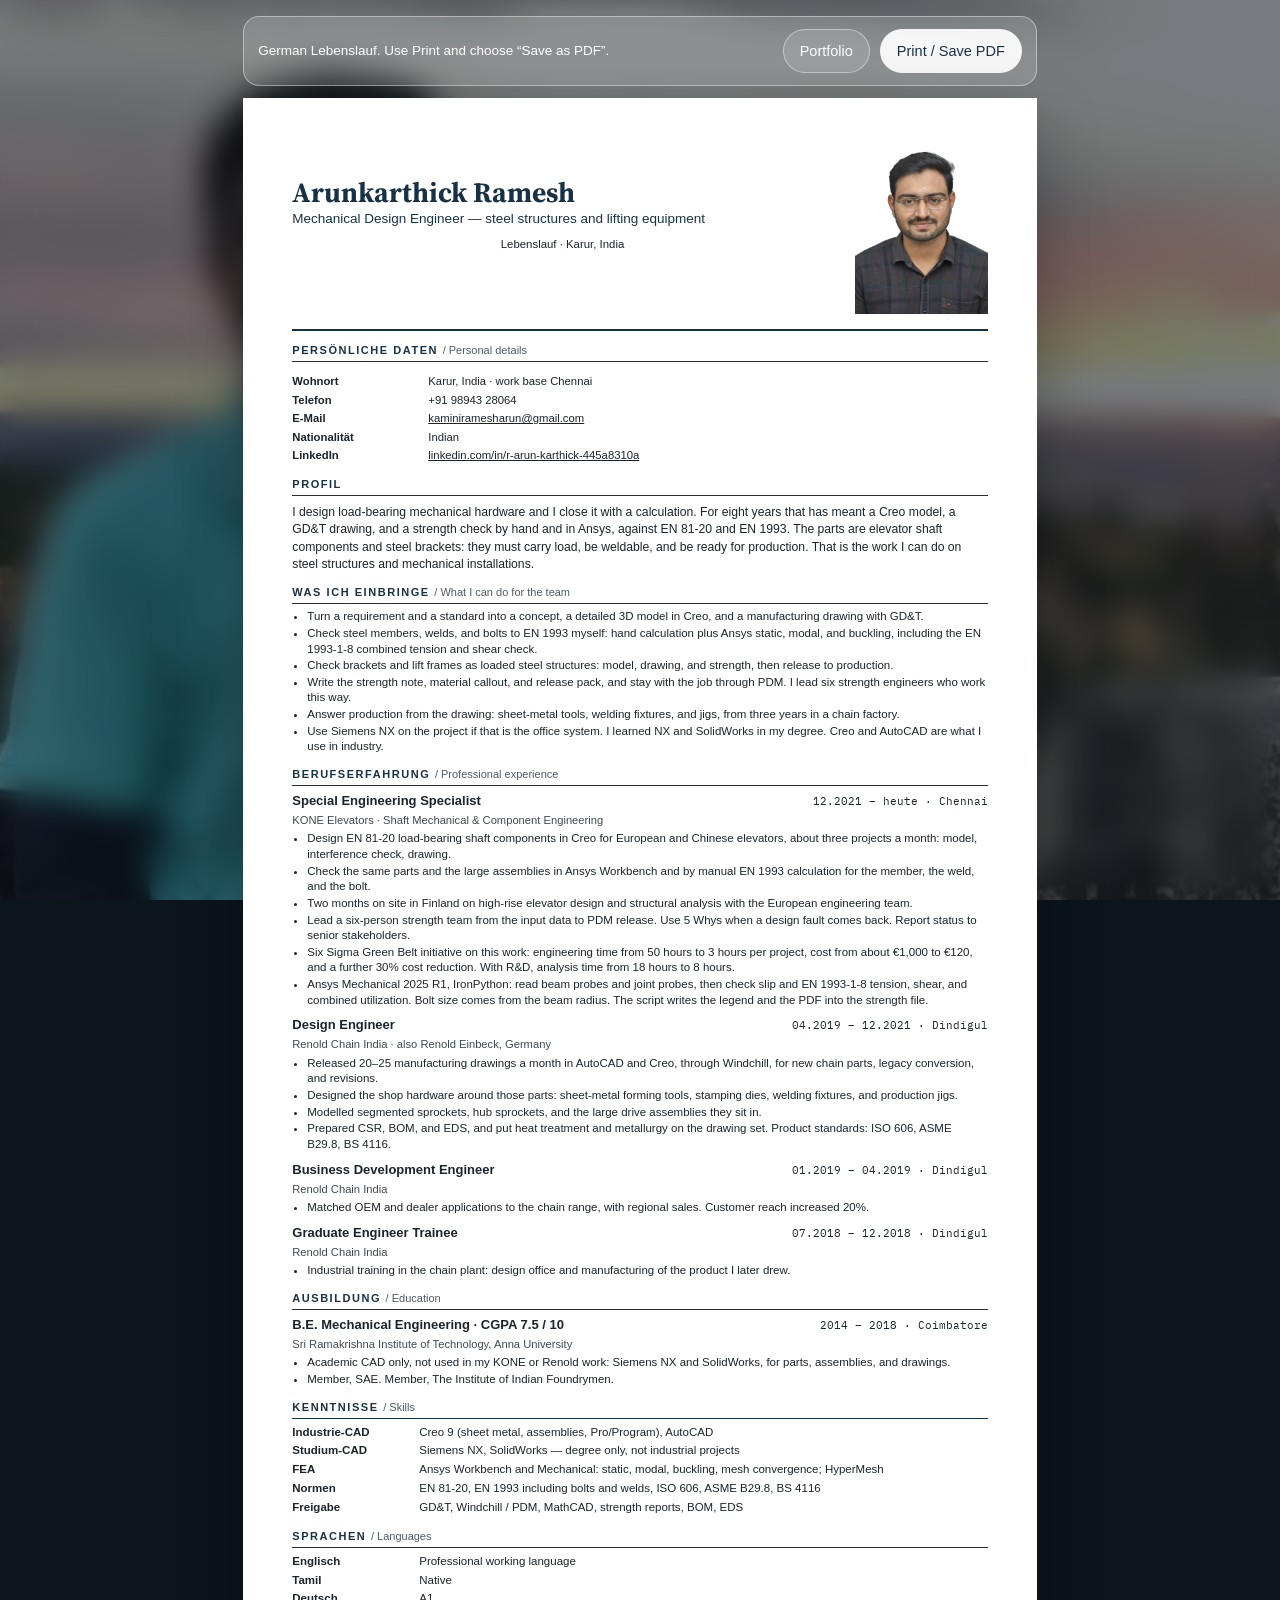
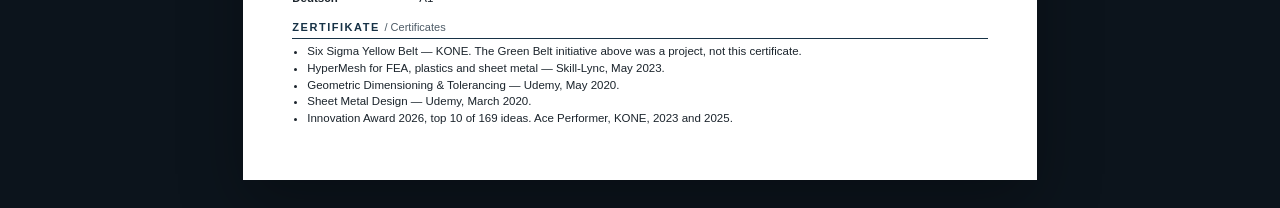
==== commit 24d3616a: "Rebuild the portfolio around a full-bleed photo and a simple timeline, and drop the named tower and " ====
--- a/resume.html
+++ b/resume.html
@@ -47,16 +47,15 @@
       I design load-bearing mechanical hardware and I close it with a calculation.
       For eight years that has meant a Creo model, a GD&amp;T drawing, and a strength check
       by hand and in Ansys, against EN 81-20 and EN 1993. The parts are elevator shaft
-      components, slings, and heavy-lift brackets: steel and sheet metal that must carry
-      load, be weldable, and be releasable to production. That is the work I can do on
-      heavy structures and mechanical installations.
+      components and steel brackets: they must carry load, be weldable, and be ready
+      for production. That is the work I can do on steel structures and mechanical installations.
     </p>
 
     <h2>Was ich einbringe <span class="en">/ What I can do for the team</span></h2>
     <ul class="compact">
       <li>Turn a requirement and a standard into a concept, a detailed 3D model in Creo, and a manufacturing drawing with GD&amp;T.</li>
       <li>Check steel members, welds, and bolts to EN 1993 myself: hand calculation plus Ansys static, modal, and buckling, including the EN 1993-1-8 combined tension and shear check.</li>
-      <li>Treat brackets, slings, and lift frames as lifting structures. I have already analysed the Jeddah Tower elevator sling and a 12-ton heavy-lift bracket set.</li>
+      <li>Check brackets and lift frames as loaded steel structures: model, drawing, and strength, then release to production.</li>
       <li>Write the strength note, material callout, and release pack, and stay with the job through PDM. I lead six strength engineers who work this way.</li>
       <li>Answer production from the drawing: sheet-metal tools, welding fixtures, and jigs, from three years in a chain factory.</li>
       <li>Use Siemens NX on the project if that is the office system. I learned NX and SolidWorks in my degree. Creo and AutoCAD are what I use in industry.</li>
@@ -76,9 +75,7 @@
           <li>Two months on site in Finland on high-rise elevator design and structural analysis with the European engineering team.</li>
           <li>Lead a six-person strength team from the input data to PDM release. Use 5 Whys when a design fault comes back. Report status to senior stakeholders.</li>
           <li>Six Sigma Green Belt initiative on this work: engineering time from 50 hours to 3 hours per project, cost from about €1,000 to €120, and a further 30% cost reduction. With R&amp;D, analysis time from 18 hours to 8 hours.</li>
-          <li>Ansys Mechanical 2025 R1, IronPython: read every beam probe (tension from axial force, shear from the larger end, bolt size from the beam radius) and selected joint probes, then check slip and EN 1993-1-8 tension, shear, and combined utilization. The script writes the legend and the PDF into the strength file.</li>
-          <li>Jeddah Tower, about 120 hours: structural analysis of the elevator sling, lifting configuration, and safety of that steel assembly.</li>
-          <li>King Salman project, about 30 hours: structural analysis of a 12-ton heavy-duty lift, including the strength of the heavy brackets.</li>
+          <li>Ansys Mechanical 2025 R1, IronPython: read beam probes and joint probes, then check slip and EN 1993-1-8 tension, shear, and combined utilization. Bolt size comes from the beam radius. The script writes the legend and the PDF into the strength file.</li>
       </ul>
     </section>
 
--- a/css/styles.css
+++ b/css/styles.css
@@ -1,20 +1,26 @@
 :root {
-  --ink: #1b242c;
-  --muted: #4d5b66;
-  --navy: #173246;
-  --line: #d5dee6;
-  --paper: #f7f8f6;
-  --glass: rgba(255, 255, 255, 0.16);
-  --glass-strong: rgba(14, 24, 34, 0.46);
-  --stroke: rgba(255, 255, 255, 0.42);
-  --sans: "Outfit", "Segoe UI", sans-serif;
+  --bg: #f3f4f6;
+  --paper: #ffffff;
+  --ink: #1c1e21;
+  --muted: #5c6570;
+  --line: #e3e6ea;
+  --blue: #2f95d0;
+  --blue-dark: #1d6fa3;
+  --hot: #e23b3b;
+  --sans: "Source Sans 3", "Segoe UI", sans-serif;
   --serif: "Source Serif 4", Georgia, serif;
-  --mono: "IBM Plex Mono", ui-monospace, monospace;
 }
 
 * { box-sizing: border-box; }
 html { scroll-behavior: smooth; }
-body { margin: 0; font-family: var(--sans); }
+body {
+  margin: 0;
+  color: var(--ink);
+  background: var(--bg);
+  font-family: var(--sans);
+  font-size: 17px;
+  line-height: 1.55;
+}
 a { color: inherit; }
 img { max-width: 100%; display: block; }
 .skip {
@@ -26,163 +32,235 @@
   z-index: 5;
 }
 .skip:focus { top: 12px; }
-
-/* Website */
-.site {
-  color: #f3f7f8;
-  background: #0c141c url("../images/cover.jpg") center 30% / cover fixed;
-  min-height: 100vh;
-}
-.site::before {
-  content: "";
-  position: fixed;
-  inset: 0;
-  pointer-events: none;
-  background: linear-gradient(180deg, rgba(8, 14, 20, 0.28), rgba(8, 14, 20, 0.78));
-}
-.topbar, .hero-card, .panel, .site-footer {
-  position: relative;
-  background: var(--glass-strong);
-  border: 1px solid var(--stroke);
-  box-shadow: 0 12px 40px rgba(0, 0, 0, 0.22);
-  backdrop-filter: blur(18px) saturate(1.35);
-  -webkit-backdrop-filter: blur(18px) saturate(1.35);
-}
-.topbar {
-  position: sticky;
-  top: 12px;
-  z-index: 3;
-  margin: 12px auto 0;
-  width: min(1080px, calc(100% - 28px));
-  border-radius: 18px;
+:focus-visible {
+  outline: 2px solid var(--blue);
+  outline-offset: 3px;
+}
+
+.nav {
+  position: absolute;
+  top: 0;
+  left: 0;
+  right: 0;
+  z-index: 2;
   display: flex;
-  justify-content: space-between;
-  gap: 16px;
   align-items: center;
-  padding: 10px 14px;
-}
-.brand { display: flex; gap: 10px; align-items: center; text-decoration: none; }
-.brand img {
+  justify-content: center;
+  gap: 28px;
+  padding: 18px 24px 0;
+}
+.mark {
   width: 42px;
   height: 42px;
+  border-radius: 4px;
+  background: #111;
+  color: white;
+  display: grid;
+  place-items: center;
+  font-weight: 700;
+  letter-spacing: 0.04em;
+  text-decoration: none;
+}
+.nav a {
+  color: white;
+  text-decoration: none;
+  font-size: 17px;
+  text-shadow: 0 1px 2px rgba(0, 0, 0, 0.35);
+}
+.nav a[aria-current="page"] { color: #ff5a5a; }
+
+.hero {
+  min-height: 78vh;
+  display: grid;
+  place-items: center;
+  text-align: center;
+  color: white;
+  background:
+    linear-gradient(180deg, rgba(0, 0, 0, 0.18), rgba(0, 0, 0, 0.28)),
+    url("../images/cover.jpg") center 42% / cover no-repeat;
+  padding: 120px 20px 80px;
+}
+.hero p {
+  margin: 0 0 8px;
+  font-size: 20px;
+  text-shadow: 0 1px 2px rgba(0, 0, 0, 0.4);
+}
+.hero h1 {
+  margin: 0;
+  font-family: var(--serif);
+  font-weight: 560;
+  font-size: clamp(48px, 7vw, 76px);
+  letter-spacing: -0.03em;
+  line-height: 1;
+  text-shadow: 0 2px 8px rgba(0, 0, 0, 0.35);
+}
+
+.wrap { max-width: 1040px; margin: 0 auto; padding: 64px 22px 20px; }
+h2 {
+  font-family: var(--serif);
+  font-size: 40px;
+  font-weight: 560;
+  text-align: center;
+  margin: 0 0 14px;
+}
+.center { text-align: center; color: var(--muted); max-width: 68ch; margin: 0 auto 28px; }
+
+.path {
+  display: flex;
+  flex-wrap: wrap;
+  justify-content: center;
+  align-items: center;
+  gap: 8px;
+  margin: 10px 0 36px;
+}
+.pill {
+  border-radius: 6px;
+  padding: 8px 12px;
+  color: white;
+  font-size: 14px;
+  font-weight: 600;
+}
+.pill.study { background: #6b4c9a; }
+.pill.renold { background: #2f95d0; }
+.pill.now { background: #e07a1f; }
+.path .arrow { color: var(--blue); font-size: 22px; }
+.here { text-align: center; color: var(--hot); font-size: 14px; margin: 0 0 6px; }
+
+.split {
+  display: grid;
+  grid-template-columns: 1fr 1fr;
+  gap: 32px;
+  max-width: 860px;
+  margin: 0 auto;
+}
+.split h3 { margin: 0 0 8px; font-size: 22px; }
+.split ul { margin: 0; padding-left: 18px; color: #333; }
+.split li + li { margin-top: 6px; }
+
+.timeline { position: relative; max-width: 920px; margin: 36px auto 10px; }
+.timeline::before {
+  content: "";
+  position: absolute;
+  left: 50%;
+  top: 0;
+  bottom: 0;
+  width: 2px;
+  background: #c5d0da;
+}
+.item {
+  width: 50%;
+  padding: 0 34px 28px;
+  position: relative;
+}
+.item.right { margin-left: 50%; }
+.item.left { text-align: right; }
+.dot {
+  position: absolute;
+  top: 8px;
+  width: 16px;
+  height: 16px;
   border-radius: 50%;
+  background: var(--blue);
+  border: 3px solid white;
+  box-shadow: 0 0 0 1px #b7c6d2;
+}
+.item.right .dot { left: -8px; }
+.item.left .dot { right: -8px; }
+.when { color: var(--blue); font-weight: 650; margin: 0; }
+.where { color: var(--muted); font-size: 14px; margin: 0 0 8px; }
+.card {
+  background: white;
+  border: 1px solid #d7e3ee;
+  border-radius: 8px;
+  padding: 14px 16px 12px;
+  text-align: left;
+  box-shadow: 0 1px 0 rgba(255, 255, 255, 0.8);
+}
+.item.right .card { border-left: 3px solid var(--blue); }
+.item.left .card { border-right: 3px solid var(--blue); }
+.card h3 { margin: 0 0 6px; color: var(--blue-dark); font-size: 20px; }
+.card p, .card li { color: #333; font-size: 15.5px; }
+.card ul { margin: 0; padding-left: 18px; }
+.card li + li { margin-top: 4px; }
+
+.projects { display: grid; grid-template-columns: 1fr 1fr; gap: 16px; }
+.project {
+  background: white;
+  border-radius: 8px;
+  overflow: hidden;
+  border: 1px solid var(--line);
+  text-decoration: none;
+  color: inherit;
+  display: block;
+}
+.project .band {
+  height: 8px;
+  background: var(--blue);
+}
+.project.personal .band { background: #6b4c9a; }
+.project.team .band { background: #2e8b57; }
+.project.award .band { background: #e07a1f; }
+.project div.body { padding: 16px 16px 14px; }
+.project .tag {
+  color: var(--hot);
+  font-size: 13px;
+  font-weight: 700;
+  letter-spacing: 0.04em;
+  text-transform: uppercase;
+}
+.project h3 { margin: 6px 0; font-size: 22px; }
+.project p { margin: 0; color: #333; }
+
+.about {
+  display: grid;
+  grid-template-columns: 180px 1fr;
+  gap: 28px;
+  align-items: start;
+  max-width: 860px;
+  margin: 0 auto;
+}
+.about img {
+  width: 180px;
+  height: 220px;
   object-fit: cover;
-  object-position: center 16%;
-  border: 1px solid var(--stroke);
-}
-.brand strong { display: block; font-size: 14px; }
-.brand span { display: block; font-size: 12px; color: rgba(243, 247, 248, 0.75); }
-.topbar nav { display: flex; flex-wrap: wrap; gap: 6px 14px; }
-.topbar nav a { text-decoration: none; font-size: 14px; color: rgba(243, 247, 248, 0.9); }
-.topbar nav a:hover { color: white; }
-
-.wrap { position: relative; width: min(1080px, calc(100% - 28px)); margin: 0 auto; padding-bottom: 64px; }
-.hero { padding: 22px 0 8px; }
-.hero-card {
-  border-radius: 28px;
-  overflow: hidden;
-  min-height: 520px;
-  display: flex;
-  align-items: flex-end;
-  background:
-    linear-gradient(180deg, rgba(8, 14, 20, 0.05), rgba(8, 14, 20, 0.72)),
-    url("../images/cover.jpg") center 42% / cover no-repeat;
-}
-.hero-inner {
-  width: 100%;
-  display: flex;
-  gap: 22px;
-  align-items: flex-end;
-  padding: 28px;
-  background: linear-gradient(180deg, transparent, rgba(8, 16, 24, 0.45));
-}
-.avatar {
-  width: 148px;
-  height: 148px;
-  border-radius: 50%;
-  object-fit: cover;
-  object-position: center 15%;
-  border: 3px solid rgba(255, 255, 255, 0.75);
-  box-shadow: 0 10px 30px rgba(0, 0, 0, 0.28);
-  flex: 0 0 auto;
+  object-position: center 12%;
   background: white;
 }
-.kicker {
-  margin: 0 0 6px;
-  font-family: var(--mono);
-  font-size: 12px;
-  letter-spacing: 0.14em;
-  text-transform: uppercase;
-  color: #d7efe4;
-}
-h1, h2, h3 { font-weight: 560; letter-spacing: -0.03em; }
-.hero h1 {
-  font-family: var(--serif);
-  font-size: clamp(36px, 5vw, 62px);
-  line-height: 0.98;
-  margin: 0 0 8px;
-}
-.lede { margin: 0 0 16px; max-width: 62ch; color: rgba(243, 247, 248, 0.9); font-size: 17px; }
-.actions { display: flex; flex-wrap: wrap; gap: 10px; }
-.btn {
-  display: inline-flex;
-  align-items: center;
-  text-decoration: none;
-  border-radius: 999px;
-  padding: 10px 16px;
-  background: rgba(255, 255, 255, 0.92);
-  color: var(--navy);
-  border: 1px solid transparent;
-  font-size: 14.5px;
-}
-.btn.ghost {
-  background: rgba(255, 255, 255, 0.12);
-  color: white;
-  border-color: var(--stroke);
-  backdrop-filter: blur(10px);
-}
-.btn:hover { transform: translateY(-1px); }
-
-.panel {
-  border-radius: 22px;
-  padding: 22px 22px 18px;
-  margin-top: 16px;
-}
-.panel h2 { font-family: var(--serif); font-size: 30px; margin: 0 0 8px; }
-.section-intro { margin: 0 0 14px; color: rgba(243, 247, 248, 0.86); max-width: 75ch; }
-.cards, .skill-grid { display: grid; grid-template-columns: repeat(3, 1fr); gap: 12px; }
-.card, .skill {
-  background: rgba(255, 255, 255, 0.08);
-  border: 1px solid rgba(255, 255, 255, 0.2);
-  border-radius: 16px;
-  padding: 14px 14px 12px;
-}
-.card h3, .skill h3 { margin: 6px 0; font-size: 18px; }
-.card p, .skill p, .job li, .panel li { color: rgba(243, 247, 248, 0.88); }
-.card p, .skill p { margin: 0; font-size: 14.5px; }
-.idx { font-family: var(--mono); font-size: 11px; letter-spacing: 0.08em; text-transform: uppercase; color: #d7efe4; }
-.job { padding: 16px 0; border-top: 1px solid rgba(255, 255, 255, 0.16); }
-.job h3 { margin: 0; font-size: 20px; }
-.where { margin: 2px 0 8px; color: #d7efe4; }
-.when { font-family: var(--mono); font-size: 12px; color: rgba(243, 247, 248, 0.7); }
-.job ul, .certs { margin: 0; padding-left: 18px; }
-.job li + li { margin-top: 6px; }
-.certs li { padding: 8px 0; border-top: 1px solid rgba(255, 255, 255, 0.16); }
+.about p { margin: 0 0 12px; }
+
+.contact {
+  text-align: center;
+  padding-bottom: 28px;
+}
+.contact a { color: var(--blue-dark); }
+
 .site-footer {
-  margin-top: 18px;
-  border-radius: 18px;
-  padding: 14px 18px;
-  display: flex;
-  justify-content: space-between;
-  gap: 12px;
-  flex-wrap: wrap;
-  color: rgba(243, 247, 248, 0.82);
+  background: #111418;
+  color: #d5dbe2;
+  text-align: center;
+  padding: 22px 16px 28px;
   font-size: 14px;
 }
-
-/* European résumé, shown on a glass page */
+.site-footer a { color: white; }
+.site-footer p { margin: 4px 0; }
+
+@media (max-width: 800px) {
+  .nav { gap: 14px; flex-wrap: wrap; justify-content: flex-start; }
+  .split, .projects, .about { grid-template-columns: 1fr; }
+  .timeline::before { left: 8px; }
+  .item, .item.right, .item.left {
+    width: 100%;
+    margin: 0;
+    padding: 0 0 22px 28px;
+    text-align: left;
+  }
+  .item.right .dot, .item.left .dot { left: 0; right: auto; }
+  .about img { width: 140px; height: 170px; }
+}
+
+/* German résumé. Kept separate so the portfolio page can change without breaking print. */
 .sheet-view {
-  color: var(--ink);
+  color: #1b242c;
   background: #0c141c url("../images/cover.jpg") center 30% / cover fixed;
   min-height: 100vh;
 }
@@ -192,7 +270,6 @@
   inset: 0;
   background: rgba(8, 14, 20, 0.55);
   backdrop-filter: blur(16px);
-  -webkit-backdrop-filter: blur(16px);
 }
 .toolbar {
   position: relative;
@@ -205,19 +282,35 @@
   align-items: center;
   border-radius: 16px;
   background: rgba(255, 255, 255, 0.16);
-  border: 1px solid var(--stroke);
-  backdrop-filter: blur(16px);
+  border: 1px solid rgba(255, 255, 255, 0.42);
   color: white;
 }
 .toolbar p { margin: 0; font-size: 13.5px; max-width: 62ch; }
-.toolbar .actions { margin: 0; }
+.toolbar .actions { display: flex; gap: 10px; }
+.btn {
+  display: inline-flex;
+  align-items: center;
+  text-decoration: none;
+  border-radius: 999px;
+  padding: 10px 16px;
+  background: rgba(255, 255, 255, 0.92);
+  color: #173246;
+  border: 1px solid transparent;
+  font-size: 14.5px;
+  cursor: pointer;
+}
+.btn.ghost {
+  background: rgba(255, 255, 255, 0.12);
+  color: white;
+  border-color: rgba(255, 255, 255, 0.42);
+}
 .sheet {
   position: relative;
   width: 210mm;
   min-height: 297mm;
   margin: 0 auto 28px;
   background: white;
-  color: var(--ink);
+  color: #1b242c;
   padding: 12mm 13mm 14mm;
   box-shadow: 0 24px 60px rgba(0, 0, 0, 0.28);
 }
@@ -227,14 +320,13 @@
   gap: 6mm;
   align-items: center;
   padding-bottom: 4mm;
-  border-bottom: 2.5px solid var(--navy);
+  border-bottom: 2.5px solid #173246;
 }
 .cv-photo {
   width: 35mm;
   height: 45mm;
   object-fit: cover;
   object-position: center 12%;
-  border-radius: 0;
   justify-self: end;
   background: #e9eef2;
 }
@@ -243,76 +335,56 @@
   font-size: 28px;
   line-height: 1;
   margin: 0 0 3px;
-  color: var(--navy);
-}
-.role-line { margin: 0 0 6px; font-size: 13.5px; color: var(--navy); }
-.contact { margin: 0; font-size: 11.4px; line-height: 1.45; color: #243039; }
-.contact a { color: var(--navy); text-decoration: none; }
-.summary { font-size: 12.2px; line-height: 1.42; margin: 8px 0 0; }
+  color: #173246;
+  text-align: left;
+}
+.role-line { margin: 0 0 6px; font-size: 13.5px; color: #173246; }
+.contact { margin: 0; font-size: 11.4px; line-height: 1.45; }
+.contact a { color: #173246; text-decoration: none; }
+.summary { font-size: 12.2px; line-height: 1.42; margin: 8px 0 0; text-align: left; }
 .sheet h2 {
   font-family: var(--sans);
   font-size: 11px;
-  letter-spacing: 0.16em;
+  letter-spacing: 0.14em;
   text-transform: uppercase;
-  color: var(--navy);
+  color: #173246;
+  text-align: left;
   margin: 11px 0 5px;
   padding-bottom: 2px;
-  border-bottom: 1px solid var(--navy);
-}
-.skill-row { display: grid; grid-template-columns: 28mm 1fr; gap: 6px; font-size: 11.7px; margin: 1px 0; }
+  border-bottom: 1px solid #173246;
+}
+.sheet h2 .en { letter-spacing: 0; text-transform: none; font-weight: 500; color: #4d5b66; }
+.pdata {
+  display: grid;
+  grid-template-columns: 32mm 1fr;
+  gap: 1px 4mm;
+  margin: 3mm 0 0;
+  font-size: 11.3px;
+}
+.pdata dt { margin: 0; font-weight: 650; }
+.pdata dd { margin: 0; }
+.skill-row { display: grid; grid-template-columns: 32mm 1fr; gap: 6px; font-size: 11.5px; margin: 1px 0; }
 .skill-row strong { font-weight: 650; }
 .entry { margin: 0 0 7px; break-inside: avoid; }
 .entry-top { display: flex; justify-content: space-between; gap: 10px; align-items: baseline; }
 .entry h3 { font-size: 13px; margin: 0; }
 .entry .meta { font-size: 11.2px; color: #3e4b54; margin: 1px 0 2px; }
-.dates { font-family: var(--mono); font-size: 10.5px; white-space: nowrap; color: #243039; }
+.dates { font-family: "IBM Plex Mono", ui-monospace, monospace; font-size: 10.5px; white-space: nowrap; }
 .entry ul, .compact { margin: 0; padding-left: 15px; }
-.entry li, .compact li { font-size: 11.7px; line-height: 1.36; margin: 1px 0; }
+.entry li, .compact li { font-size: 11.5px; line-height: 1.36; margin: 1px 0; }
 .sheet h2, .entry-top { break-after: avoid; }
-h2.continue { break-before: page; }
-.pdata {
-  display: grid;
-  grid-template-columns: 32mm 1fr;
-  gap: 1px 4mm;
-  margin: 3mm 0 0;
-  font-size: 11.3px;
-}
-.pdata dt { margin: 0; font-weight: 650; }
-.pdata dd { margin: 0; }
-.lr {
-  display: grid;
-  grid-template-columns: 32mm 1fr;
-  gap: 3mm;
-  margin: 0 0 3.4mm;
-  break-inside: avoid;
-}
-.lr .when { font-size: 10.6px; line-height: 1.35; padding-top: 1px; }
-.lr h3 { font-size: 12.5px; margin: 0; }
-.lr .meta { font-size: 11px; color: #3e4b54; margin: 1px 0 2px; }
-.lr ul { margin: 0; padding-left: 14px; }
-.lr li { font-size: 11.25px; line-height: 1.34; margin: 1px 0; }
-.sheet h2 .en {
-  letter-spacing: 0;
-  text-transform: none;
-  font-weight: 500;
-  color: #4d5b66;
-}
 
 @media screen and (max-width: 860px) {
-  .hero-inner, .cards, .skill-grid { display: block; }
-  .avatar { margin-bottom: 12px; }
-  .card, .skill { margin-top: 10px; }
-  .topbar { align-items: flex-start; flex-direction: column; }
   .sheet, .toolbar { width: auto; margin-left: 12px; margin-right: 12px; }
   .sheet { padding: 18px 14px 28px; }
-  .cv-head, .entry-top, .lr, .pdata { display: block; }
+  .cv-head, .entry-top, .pdata { display: block; }
   .pdata dt { margin-top: 6px; }
   .cv-photo { margin-bottom: 10px; }
 }
 
 @media print {
   .sheet-view { background: white; }
-  .sheet-view::before, .toolbar, .skip { display: none !important; }
+  .sheet-view::before, .toolbar { display: none !important; }
   .sheet { width: auto; min-height: 0; margin: 0; box-shadow: none; padding: 0; }
   a { text-decoration: none; }
   @page {
@@ -320,7 +392,7 @@
     margin: 11mm 12mm 13mm;
     @bottom-left {
       content: "Arunkarthick Ramesh  ·  Mechanical Design Engineer";
-      font-family: "Outfit", sans-serif;
+      font-family: "Source Sans 3", sans-serif;
       font-size: 9px;
       color: #555;
     }
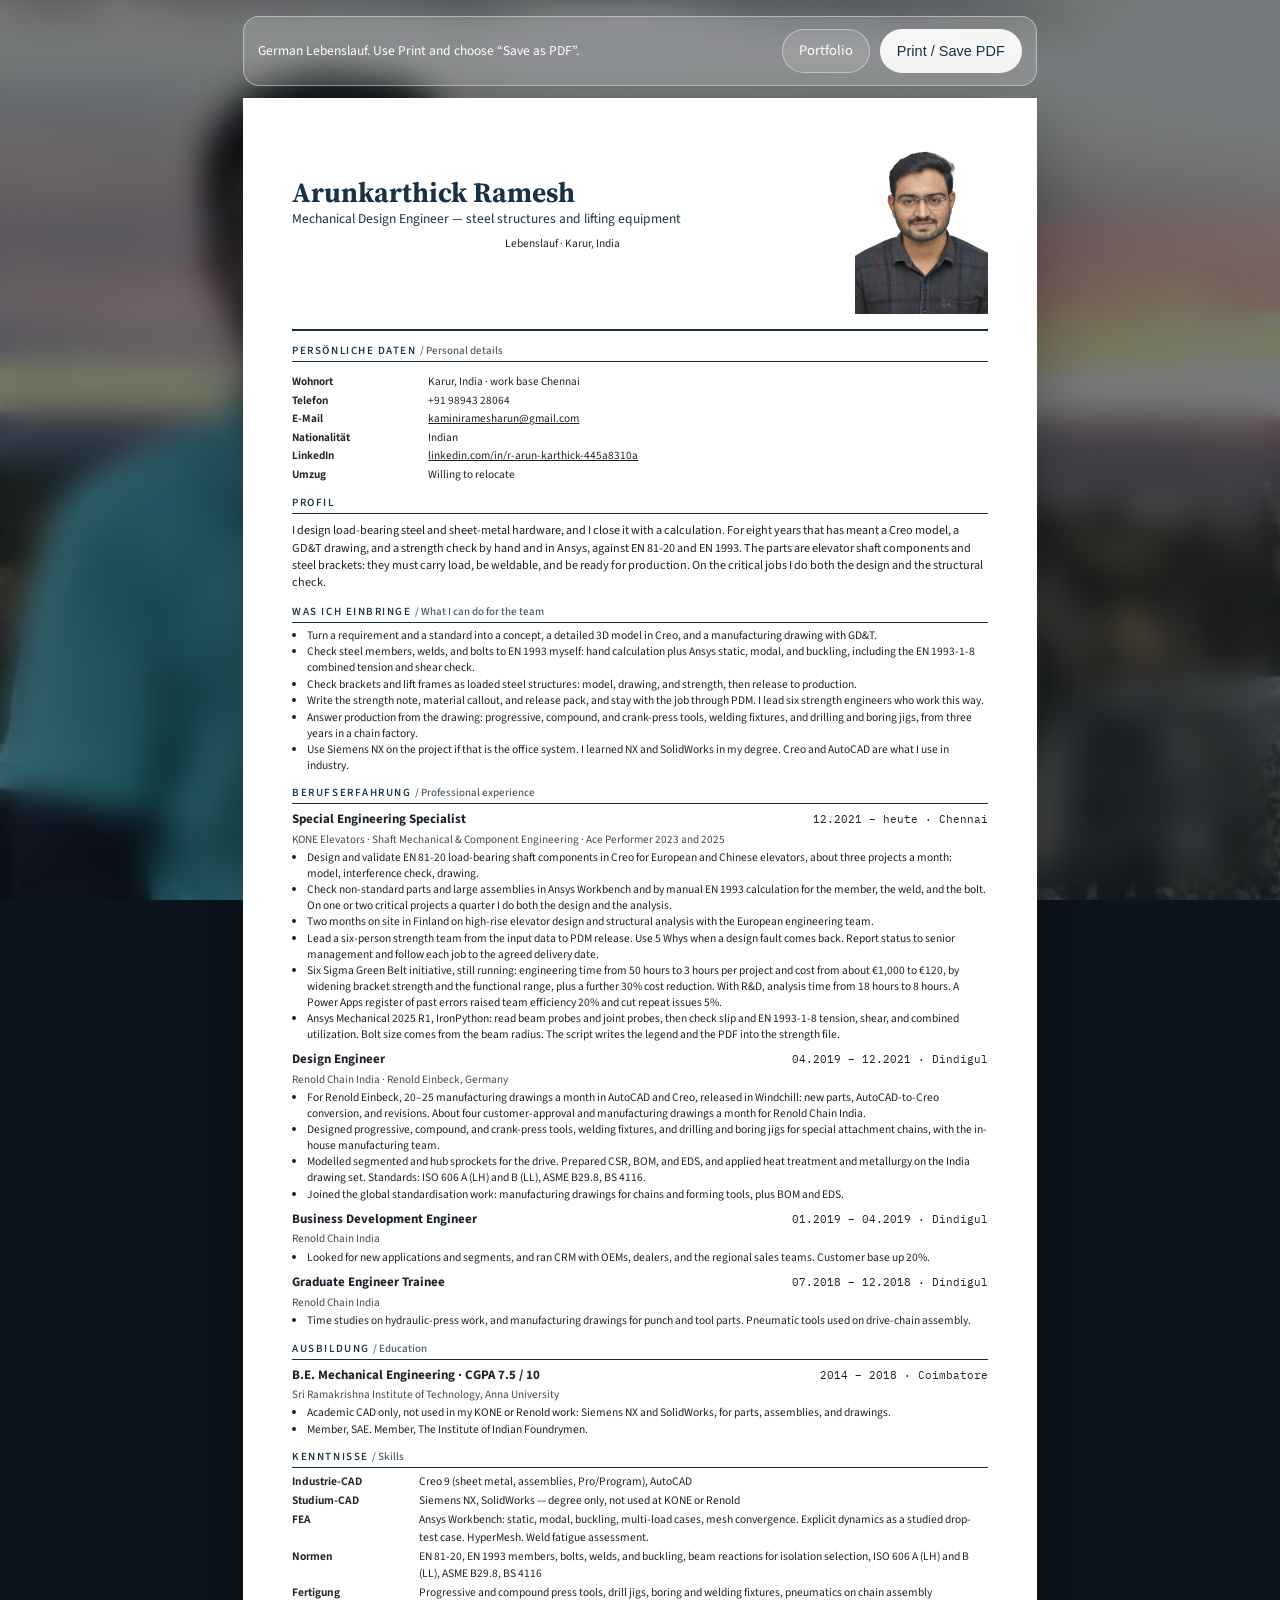
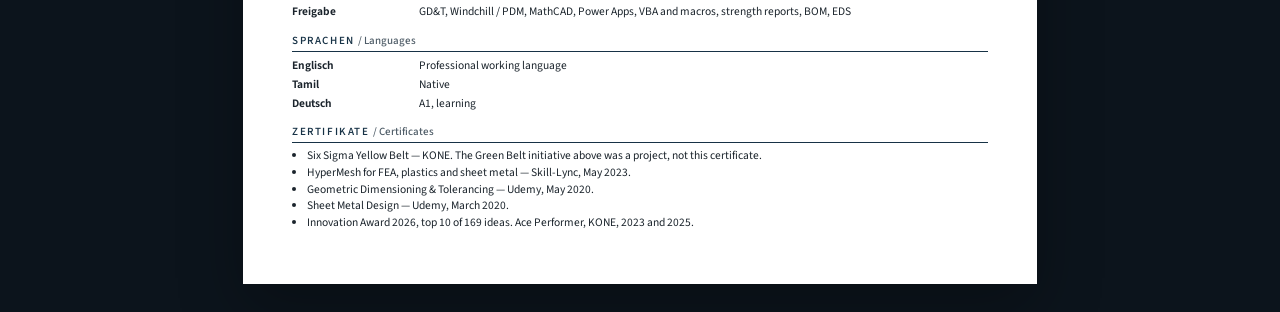
==== commit 246a152e: "Bring the résumé in line with the third draft: Einbeck and India drawing split, press tools, and the" ====
--- a/resume.html
+++ b/resume.html
@@ -6,7 +6,7 @@
   <title>Lebenslauf — Arunkarthick Ramesh</title>
   <link rel="preconnect" href="https://fonts.googleapis.com">
   <link rel="preconnect" href="https://fonts.gstatic.com" crossorigin>
-  <link href="https://fonts.googleapis.com/css2?family=IBM+Plex+Mono:wght@400;500&family=Outfit:wght@400;500;600;700&family=Source+Serif+4:opsz,wght@8..60,560;8..60,650&display=swap" rel="stylesheet">
+  <link href="https://fonts.googleapis.com/css2?family=IBM+Plex+Mono:wght@400;500&family=Source+Sans+3:wght@400;600;700&family=Source+Serif+4:opsz,wght@8..60,560;8..60,650&display=swap" rel="stylesheet">
   <link rel="stylesheet" href="css/styles.css">
 </head>
 <body class="sheet-view">
@@ -40,15 +40,17 @@
       <dd>Indian</dd>
       <dt>LinkedIn</dt>
       <dd><a href="https://www.linkedin.com/in/r-arun-karthick-445a8310a/">linkedin.com/in/r-arun-karthick-445a8310a</a></dd>
+      <dt>Umzug</dt>
+      <dd>Willing to relocate</dd>
     </dl>
 
     <h2>Profil</h2>
     <p class="summary">
-      I design load-bearing mechanical hardware and I close it with a calculation.
+      I design load-bearing steel and sheet-metal hardware, and I close it with a calculation.
       For eight years that has meant a Creo model, a GD&amp;T drawing, and a strength check
       by hand and in Ansys, against EN 81-20 and EN 1993. The parts are elevator shaft
       components and steel brackets: they must carry load, be weldable, and be ready
-      for production. That is the work I can do on steel structures and mechanical installations.
+      for production. On the critical jobs I do both the design and the structural check.
     </p>
 
     <h2>Was ich einbringe <span class="en">/ What I can do for the team</span></h2>
@@ -57,7 +59,7 @@
       <li>Check steel members, welds, and bolts to EN 1993 myself: hand calculation plus Ansys static, modal, and buckling, including the EN 1993-1-8 combined tension and shear check.</li>
       <li>Check brackets and lift frames as loaded steel structures: model, drawing, and strength, then release to production.</li>
       <li>Write the strength note, material callout, and release pack, and stay with the job through PDM. I lead six strength engineers who work this way.</li>
-      <li>Answer production from the drawing: sheet-metal tools, welding fixtures, and jigs, from three years in a chain factory.</li>
+      <li>Answer production from the drawing: progressive, compound, and crank-press tools, welding fixtures, and drilling and boring jigs, from three years in a chain factory.</li>
       <li>Use Siemens NX on the project if that is the office system. I learned NX and SolidWorks in my degree. Creo and AutoCAD are what I use in industry.</li>
     </ul>
 
@@ -68,13 +70,13 @@
         <h3>Special Engineering Specialist</h3>
         <span class="dates">12.2021 – heute · Chennai</span>
       </div>
-      <p class="meta">KONE Elevators · Shaft Mechanical &amp; Component Engineering</p>
+      <p class="meta">KONE Elevators · Shaft Mechanical &amp; Component Engineering · Ace Performer 2023 and 2025</p>
         <ul>
-          <li>Design EN 81-20 load-bearing shaft components in Creo for European and Chinese elevators, about three projects a month: model, interference check, drawing.</li>
-          <li>Check the same parts and the large assemblies in Ansys Workbench and by manual EN 1993 calculation for the member, the weld, and the bolt.</li>
+          <li>Design and validate EN 81-20 load-bearing shaft components in Creo for European and Chinese elevators, about three projects a month: model, interference check, drawing.</li>
+          <li>Check non-standard parts and large assemblies in Ansys Workbench and by manual EN 1993 calculation for the member, the weld, and the bolt. On one or two critical projects a quarter I do both the design and the analysis.</li>
           <li>Two months on site in Finland on high-rise elevator design and structural analysis with the European engineering team.</li>
-          <li>Lead a six-person strength team from the input data to PDM release. Use 5 Whys when a design fault comes back. Report status to senior stakeholders.</li>
-          <li>Six Sigma Green Belt initiative on this work: engineering time from 50 hours to 3 hours per project, cost from about €1,000 to €120, and a further 30% cost reduction. With R&amp;D, analysis time from 18 hours to 8 hours.</li>
+          <li>Lead a six-person strength team from the input data to PDM release. Use 5 Whys when a design fault comes back. Report status to senior management and follow each job to the agreed delivery date.</li>
+          <li>Six Sigma Green Belt initiative, still running: engineering time from 50 hours to 3 hours per project and cost from about €1,000 to €120, by widening bracket strength and the functional range, plus a further 30% cost reduction. With R&amp;D, analysis time from 18 hours to 8 hours. A Power Apps register of past errors raised team efficiency 20% and cut repeat issues 5%.</li>
           <li>Ansys Mechanical 2025 R1, IronPython: read beam probes and joint probes, then check slip and EN 1993-1-8 tension, shear, and combined utilization. Bolt size comes from the beam radius. The script writes the legend and the PDF into the strength file.</li>
       </ul>
     </section>
@@ -84,12 +86,12 @@
         <h3>Design Engineer</h3>
         <span class="dates">04.2019 – 12.2021 · Dindigul</span>
       </div>
-      <p class="meta">Renold Chain India · also Renold Einbeck, Germany</p>
+      <p class="meta">Renold Chain India · Renold Einbeck, Germany</p>
         <ul>
-          <li>Released 20–25 manufacturing drawings a month in AutoCAD and Creo, through Windchill, for new chain parts, legacy conversion, and revisions.</li>
-          <li>Designed the shop hardware around those parts: sheet-metal forming tools, stamping dies, welding fixtures, and production jigs.</li>
-          <li>Modelled segmented sprockets, hub sprockets, and the large drive assemblies they sit in.</li>
-          <li>Prepared CSR, BOM, and EDS, and put heat treatment and metallurgy on the drawing set. Product standards: ISO 606, ASME B29.8, BS 4116.</li>
+          <li>For Renold Einbeck, 20–25 manufacturing drawings a month in AutoCAD and Creo, released in Windchill: new parts, AutoCAD-to-Creo conversion, and revisions. About four customer-approval and manufacturing drawings a month for Renold Chain India.</li>
+          <li>Designed progressive, compound, and crank-press tools, welding fixtures, and drilling and boring jigs for special attachment chains, with the in-house manufacturing team.</li>
+          <li>Modelled segmented and hub sprockets for the drive. Prepared CSR, BOM, and EDS, and applied heat treatment and metallurgy on the India drawing set. Standards: ISO 606 A (LH) and B (LL), ASME B29.8, BS 4116.</li>
+          <li>Joined the global standardisation work: manufacturing drawings for chains and forming tools, plus BOM and EDS.</li>
       </ul>
     </section>
 
@@ -100,7 +102,7 @@
       </div>
       <p class="meta">Renold Chain India</p>
       <ul>
-        <li>Matched OEM and dealer applications to the chain range, with regional sales. Customer reach increased 20%.</li>
+        <li>Looked for new applications and segments, and ran CRM with OEMs, dealers, and the regional sales teams. Customer base up 20%.</li>
       </ul>
     </section>
 
@@ -111,7 +113,7 @@
       </div>
       <p class="meta">Renold Chain India</p>
       <ul>
-        <li>Industrial training in the chain plant: design office and manufacturing of the product I later drew.</li>
+        <li>Time studies on hydraulic-press work, and manufacturing drawings for punch and tool parts. Pneumatic tools used on drive-chain assembly.</li>
       </ul>
     </section>
 
@@ -130,15 +132,16 @@
 
     <h2>Kenntnisse <span class="en">/ Skills</span></h2>
     <div class="skill-row"><strong>Industrie-CAD</strong><span>Creo 9 (sheet metal, assemblies, Pro/Program), AutoCAD</span></div>
-    <div class="skill-row"><strong>Studium-CAD</strong><span>Siemens NX, SolidWorks — degree only, not industrial projects</span></div>
-    <div class="skill-row"><strong>FEA</strong><span>Ansys Workbench and Mechanical: static, modal, buckling, mesh convergence; HyperMesh</span></div>
-    <div class="skill-row"><strong>Normen</strong><span>EN 81-20, EN 1993 including bolts and welds, ISO 606, ASME B29.8, BS 4116</span></div>
-    <div class="skill-row"><strong>Freigabe</strong><span>GD&amp;T, Windchill / PDM, MathCAD, strength reports, BOM, EDS</span></div>
+    <div class="skill-row"><strong>Studium-CAD</strong><span>Siemens NX, SolidWorks — degree only, not used at KONE or Renold</span></div>
+    <div class="skill-row"><strong>FEA</strong><span>Ansys Workbench: static, modal, buckling, multi-load cases, mesh convergence. Explicit dynamics as a studied drop-test case. HyperMesh. Weld fatigue assessment.</span></div>
+    <div class="skill-row"><strong>Normen</strong><span>EN 81-20, EN 1993 members, bolts, welds, and buckling, beam reactions for isolation selection, ISO 606 A (LH) and B (LL), ASME B29.8, BS 4116</span></div>
+    <div class="skill-row"><strong>Fertigung</strong><span>Progressive and compound press tools, drill jigs, boring and welding fixtures, pneumatics on chain assembly</span></div>
+    <div class="skill-row"><strong>Freigabe</strong><span>GD&amp;T, Windchill / PDM, MathCAD, Power Apps, VBA and macros, strength reports, BOM, EDS</span></div>
 
     <h2>Sprachen <span class="en">/ Languages</span></h2>
     <div class="skill-row"><strong>Englisch</strong><span>Professional working language</span></div>
     <div class="skill-row"><strong>Tamil</strong><span>Native</span></div>
-    <div class="skill-row"><strong>Deutsch</strong><span>A1</span></div>
+    <div class="skill-row"><strong>Deutsch</strong><span>A1, learning</span></div>
 
     <h2>Zertifikate <span class="en">/ Certificates</span></h2>
     <ul class="compact">
